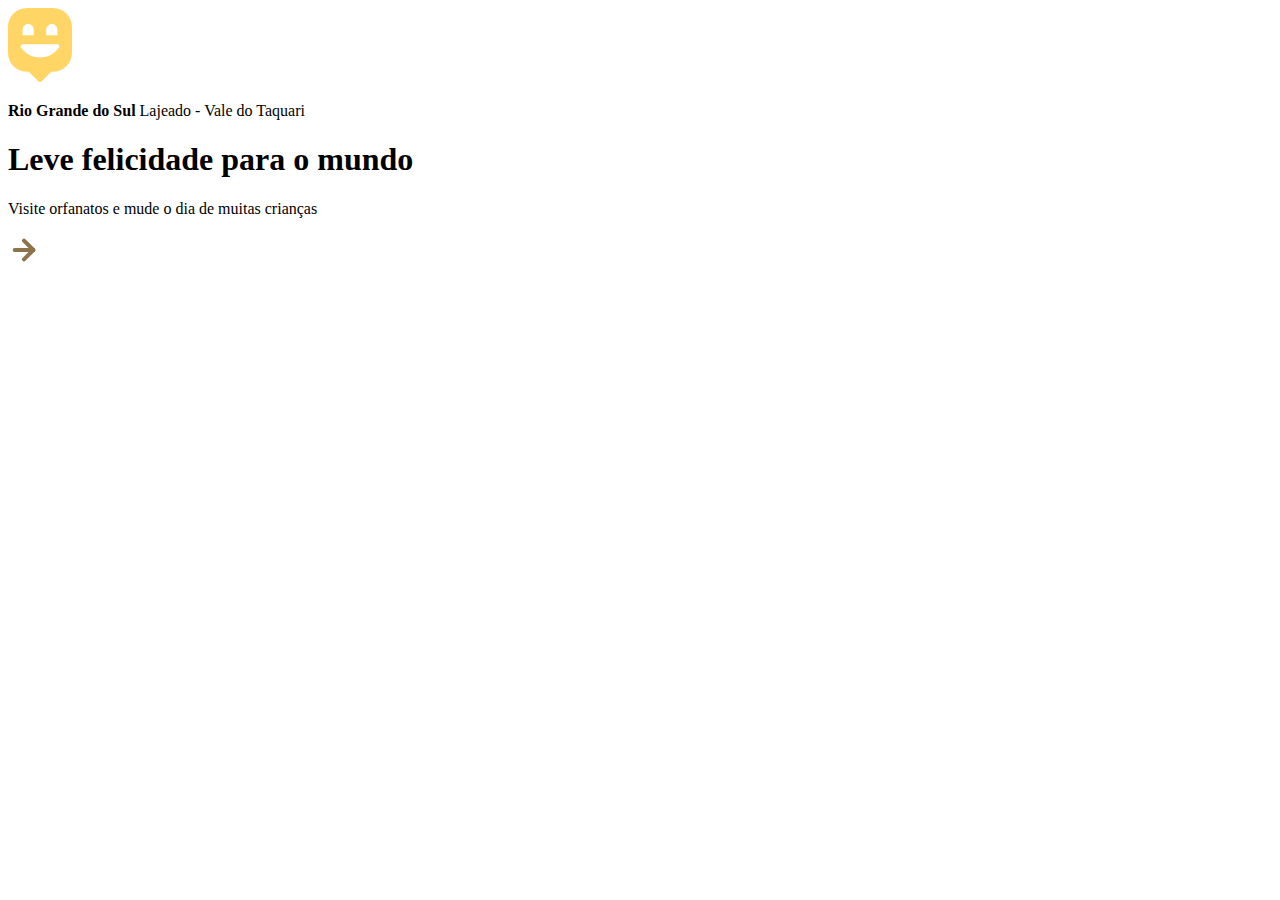
==== index.html @ b5bc990a "Added /images folder, README.md and index.html files" ====
<!DOCTYPE html>
<html lang="pt_BR">
  <head>
    <meta charset="UTF-8" />
    <meta name="viewport" content="width=device-width, initial-scale=1.0" />
    <title>Happy App - by Cónsul</title>

    <link rel="ico" href="./public/images/logo-icon.png" />
  </head>
  <body>
    <header>
      <img src="./public/images/logo.svg" alt="Logomarca do Happy App" />

      <div>
        <p>
            <strong>Rio Grande do Sul</strong>
            Lajeado - Vale do Taquari
        </p>
      </div>
    </header>

    <main>
        <h1>Leve felicidade para o mundo</h1>

        <section>
            <p>Visite orfanatos e mude o dia de muitas crianças</p>

            <a href="#" title="Visite orfanatos">
                <img src="./public/images/arrow.svg" alt="Ir para o mapa">
            </a>
        </section>
    </main>

  </body>
</html>
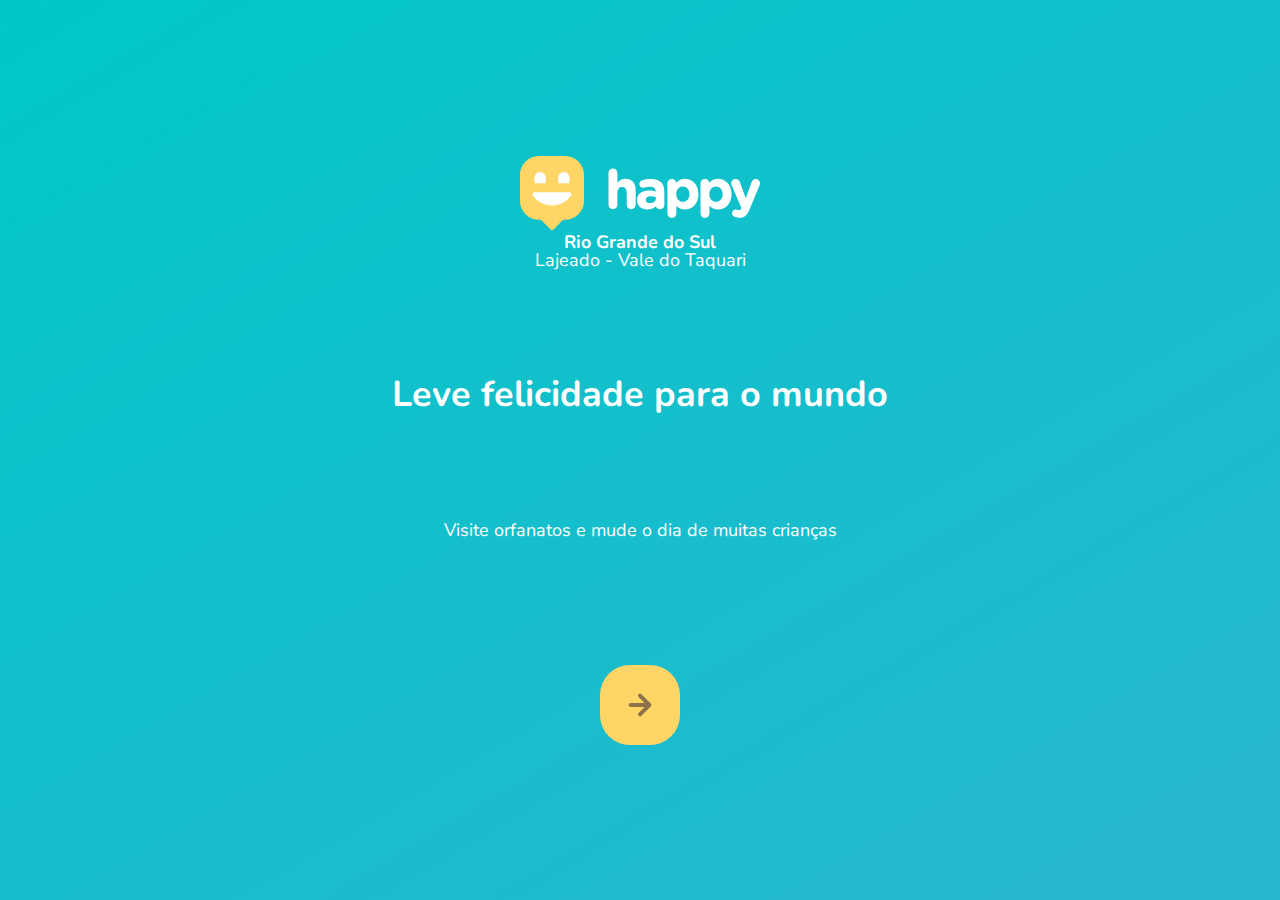
==== commit 95025c9c: "index.html styled with animations, main and page-landing css files" ====
--- a/index.html
+++ b/index.html
@@ -6,30 +6,47 @@
     <title>Happy App - by Cónsul</title>
 
     <link rel="ico" href="./public/images/logo-icon.png" />
+
+    <link rel="stylesheet" href="./public/css/main.css" />
+    <link rel="stylesheet" href="./public/css/page-landing.css" />
+    <link rel="stylesheet" href="./public/css/animations.css" />
+
+    <link
+      href="https://fonts.googleapis.com/css2?family=Nunito:wght@400;600;800&display=swap"
+      rel="stylesheet"
+    />
   </head>
   <body>
-    <header>
-      <img src="./public/images/logo.svg" alt="Logomarca do Happy App" />
+    <div id="page-landing">
+      <div id="container">
+        <header>
+          <img
+            class="animate-up"
+            id="logo"
+            src="./public/images/logo.svg"
+            alt="Logomarca do Happy App"
+          />
 
-      <div>
-        <p>
+          <div class="location animate-up">
             <strong>Rio Grande do Sul</strong>
-            Lajeado - Vale do Taquari
-        </p>
+            <p>Lajeado - Vale do Taquari</p>
+          </div>
+        </header>
+
+        <main>
+          <h1 class="animate-up">Leve felicidade para o mundo</h1>
+
+          <section class="visit">
+            <p class="animate-up">
+              Visite orfanatos e mude o dia de muitas crianças
+            </p>
+
+            <a href="#" title="Visite orfanatos" class="animate-up">
+              <img src="./public/images/arrow.svg" alt="Ir para o mapa" />
+            </a>
+          </section>
+        </main>
       </div>
-    </header>
-
-    <main>
-        <h1>Leve felicidade para o mundo</h1>
-
-        <section>
-            <p>Visite orfanatos e mude o dia de muitas crianças</p>
-
-            <a href="#" title="Visite orfanatos">
-                <img src="./public/images/arrow.svg" alt="Ir para o mapa">
-            </a>
-        </section>
-    </main>
-
+    </div>
   </body>
-</html>
+</html>--- a/public/css/main.css
+++ b/public/css/main.css
@@ -0,0 +1,17 @@
+* {
+    margin: 0;
+    padding: 0;
+}
+
+body {
+    height: 100vh;
+    color: white;
+}
+
+:root {
+    font-size: 62.5%;
+}
+
+body, input, button, textarea {
+    font: 400 1.8rem/1 'Nunito', sans-serif;
+}--- a/public/css/page-landing.css
+++ b/public/css/page-landing.css
@@ -0,0 +1,60 @@
+#page-landing {
+    
+    background: linear-gradient(329.54deg, #29B6D1 0%, #00C7C7 100%);
+
+    text-align: center;
+    min-height: 100vh;
+
+    display: flex;
+}
+
+#container {
+    margin: auto;
+
+    width: 90%;
+}
+
+.location, h1, .visit p {
+    height: 16vh;
+}
+
+.visit a {
+    width: 8rem;
+    height: 8rem;
+    background: #ffd666;
+    
+    border: none;
+    border-radius: 3rem;
+    
+    display: flex;
+    align-items: center;
+    justify-content: center;
+
+    margin: auto;
+
+    transition: background 200ms;
+}
+
+.visit a:hover {
+    background: #96feff;
+}
+
+#logo {
+    animation-delay: 100ms;
+}
+
+.location {
+    animation-delay: 200ms;
+}
+
+main h1 {
+    animation-delay: 300ms;
+}
+
+.visit p {
+    animation-delay: 400ms;
+}
+
+.visit a {
+    animation-delay: 500ms;
+}--- a/public/css/animations.css
+++ b/public/css/animations.css
@@ -0,0 +1,18 @@
+/* animations */
+@keyframes up {
+    from {
+        opacity: 0;
+        transform: translateY(16px);
+    }
+
+    to {
+        opacity: 1;
+        transform: translateY(0);
+    }
+}
+
+.animate-up {
+    animation-name: up;
+    animation-duration: 0.3s;
+    animation-fill-mode: backwards;
+}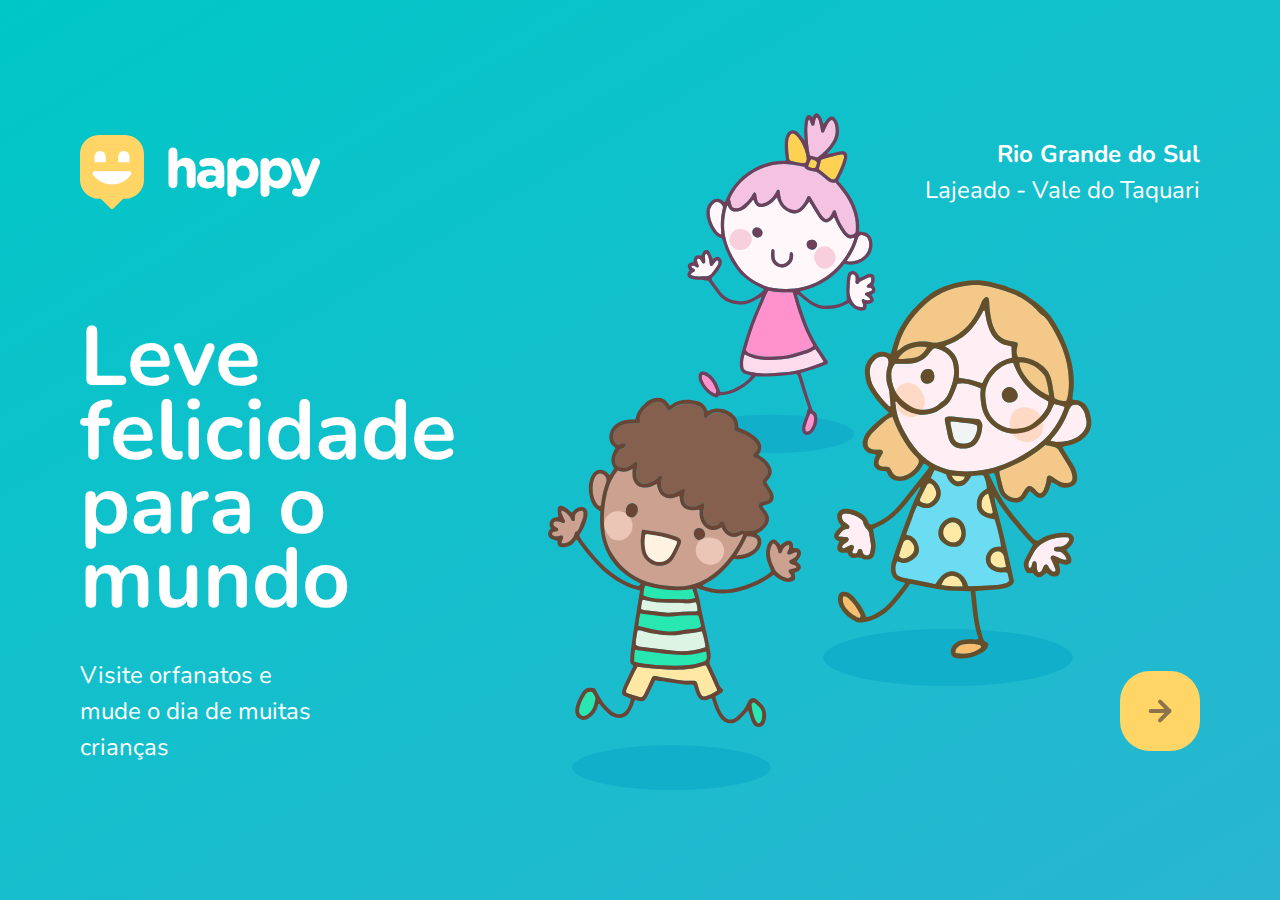
==== commit b793356e: "page-orphanages html and css created" ====
--- a/index.html
+++ b/index.html
@@ -49,4 +49,4 @@
       </div>
     </div>
   </body>
-</html>+</html>
--- a/public/css/page-landing.css
+++ b/public/css/page-landing.css
@@ -1,5 +1,4 @@
-#page-landing {
-    
+#page-landing {    
     background: linear-gradient(329.54deg, #29B6D1 0%, #00C7C7 100%);
 
     text-align: center;
@@ -11,11 +10,30 @@
 #container {
     margin: auto;
 
-    width: 90%;
+    width: min(90%, 112rem);
 }
 
-.location, h1, .visit p {
+.location,
+h1,
+.visit p {
     height: 16vh;
+}
+
+#logo {
+    animation-delay: 100ms;
+}
+
+.location {
+    animation-delay: 200ms;
+}
+
+main h1 {
+    animation-delay: 300ms;
+    font-size: clamp(4rem, 8vw, 8.4rem);
+}
+
+.visit p {
+    animation-delay: 500ms;
 }
 
 .visit a {
@@ -33,28 +51,63 @@
     margin: auto;
 
     transition: background 200ms;
+    animation-delay: 400ms;
 }
 
 .visit a:hover {
     background: #96feff;
 }
 
-#logo {
-    animation-delay: 100ms;
-}
+/* desktop version*/
+@media (min-width: 760px) {
+    #container {
+        padding: 5rem 2rem;
+        /* shorhand background: image repeat position / size */
+        background: url("../images/bg.svg") no-repeat 80% / clamp(30rem, 54vw, 56rem);
+    }
 
-.location {
-    animation-delay: 200ms;
-}
+    header {
+        display: flex;
+        align-items: center;
+        justify-content: space-between;        
+    }
 
-main h1 {
-    animation-delay: 300ms;
-}
+    .location,
+    h1,
+    .visit p {
+        height: initial;
+        text-align: initial;
+    }
 
-.visit p {
-    animation-delay: 400ms;
-}
+    .location {
+        text-align: right;
+        font-size: 2.4rem;
+        line-height: 1.5;
+    }
 
-.visit a {
-    animation-delay: 500ms;
+    main h1 {
+        font-weight: bold;
+        line-height: .88;
+
+        margin: clamp(10%, 9vh, 12%) 0 4rem;
+
+        width: min(300px, 80%);
+    }
+
+    .visit {
+        display: flex;
+        align-items: center;
+        justify-content: space-between;
+    }
+
+    .visit p {
+        font-size: 2.4rem;
+        line-height: 1.5;
+        width: clamp(20rem, 20vw, 30rem);
+    }
+
+    .visit a {
+        margin: initial;
+    }
+
 }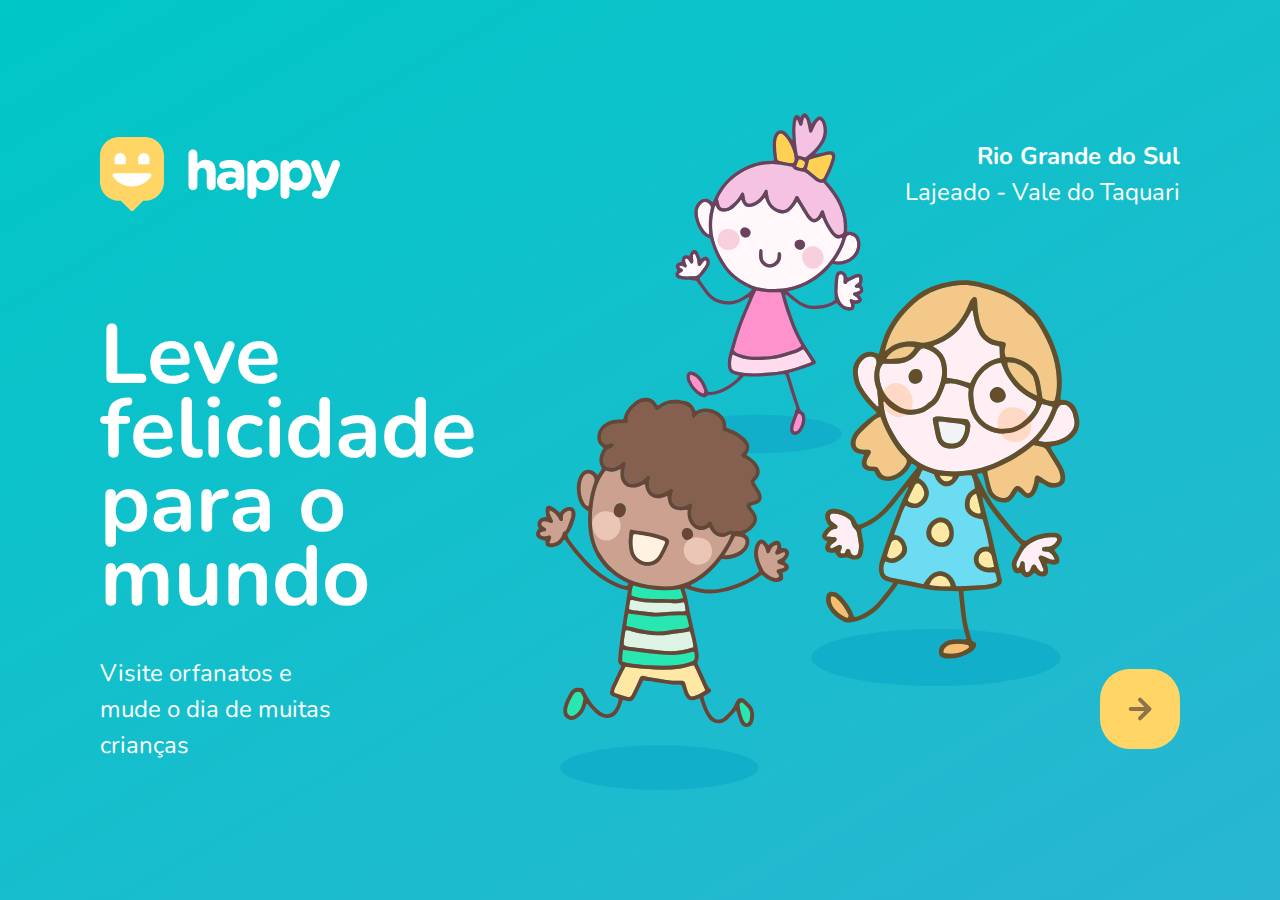
==== commit b712d707: "orphanage.html finished with page-orphanage.js configured" ====
--- a/index.html
+++ b/index.html
@@ -41,7 +41,7 @@
               Visite orfanatos e mude o dia de muitas crianças
             </p>
 
-            <a href="#" title="Visite orfanatos" class="animate-up">
+            <a href="orphanages.html" title="Visite orfanatos" class="animate-up">
               <img src="./public/images/arrow.svg" alt="Ir para o mapa" />
             </a>
           </section>
--- a/public/css/main.css
+++ b/public/css/main.css
@@ -1,11 +1,13 @@
 * {
     margin: 0;
     padding: 0;
+    box-sizing: border-box;
 }
 
 body {
     height: 100vh;
     color: white;
+    background: #EBF2F5;
 }
 
 :root {
--- a/public/css/animations.css
+++ b/public/css/animations.css
@@ -11,8 +11,39 @@
     }
 }
 
+@keyframes right {
+    from {
+        transform: translateX(-100%);
+    }
+
+    to {
+        transform: translateX(0);
+    }
+}
+
+@keyframes appear {
+    from {
+        opacity: 0;
+    }
+
+    to {
+        opacity: 1;
+    }
+}
+
 .animate-up {
     animation-name: up;
-    animation-duration: 0.3s;
+    animation-duration: 300ms;
+    animation-fill-mode: backwards;
+}
+
+.animate-right {
+    animation-name: right;
+    animation-duration: 300ms;
+}
+
+.animate-appear {
+    animation-name: appear;
+    animation-duration: 300ms;
     animation-fill-mode: backwards;
 }